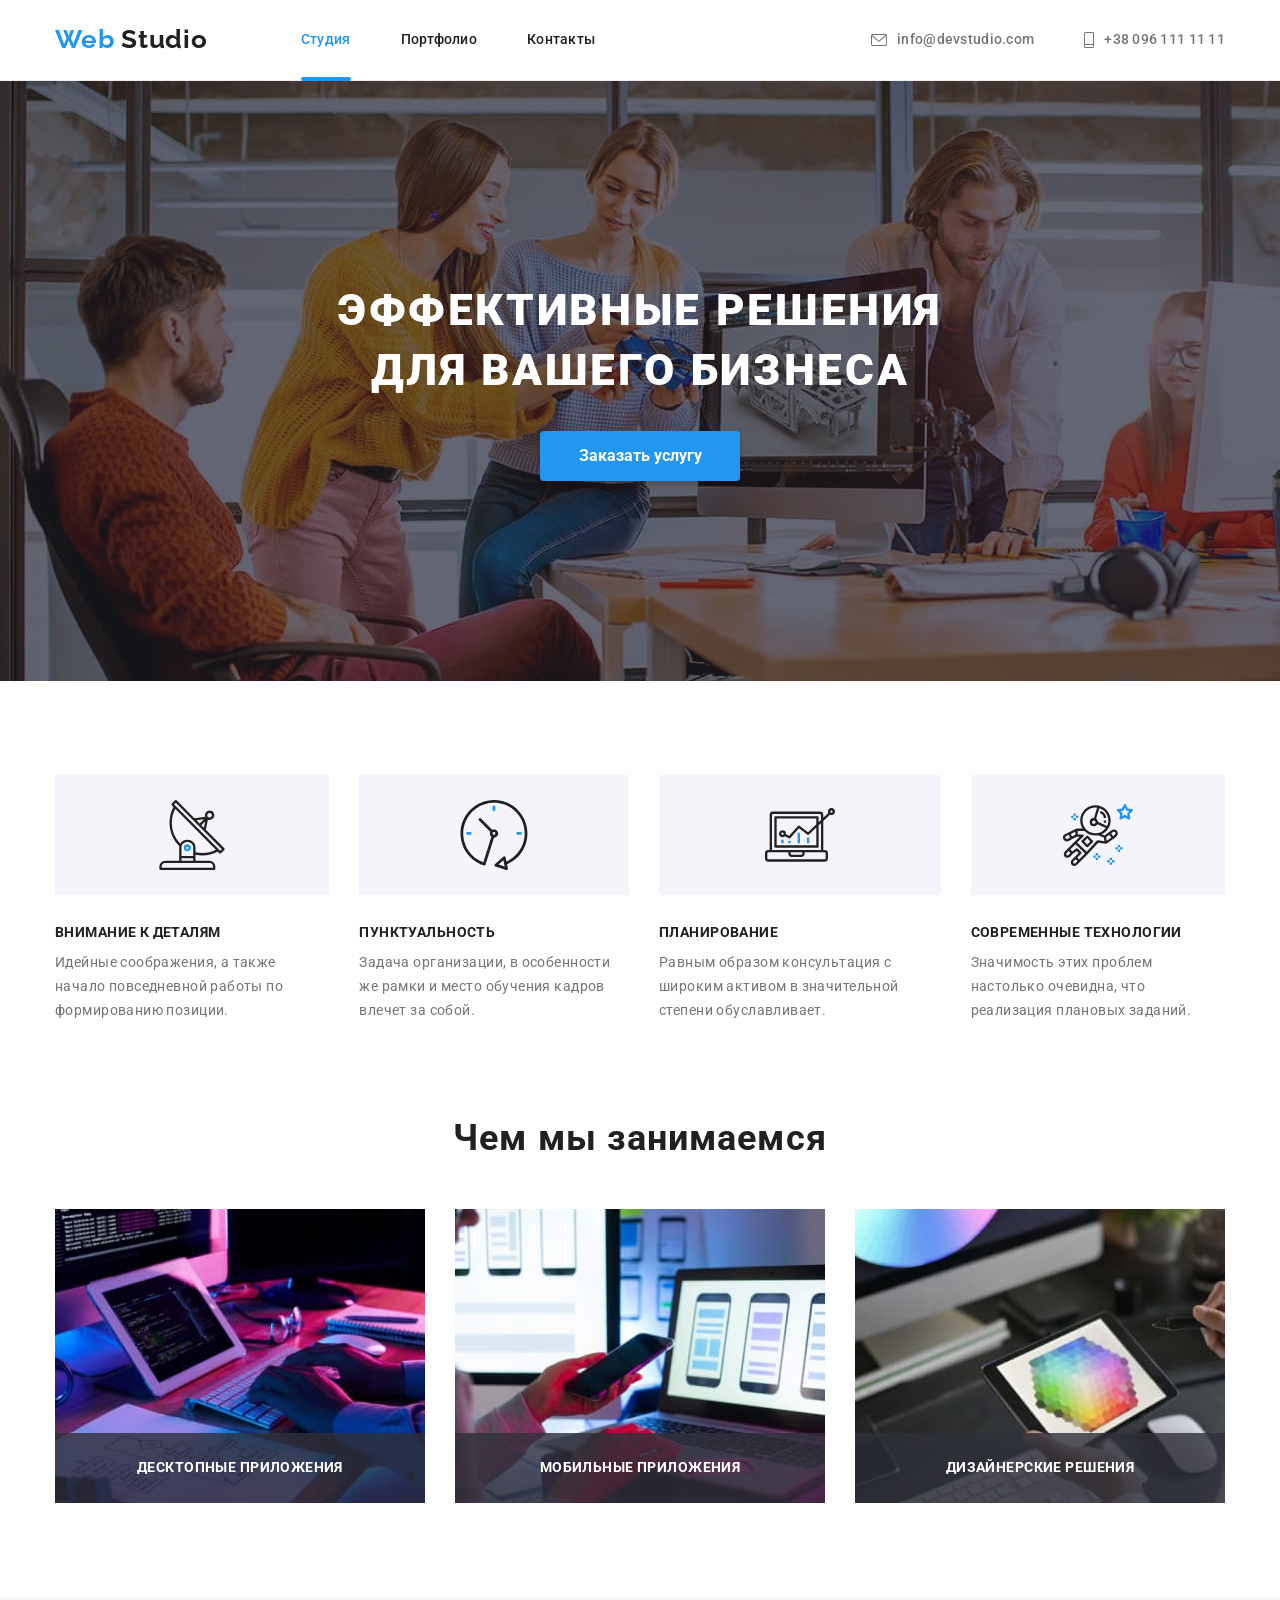
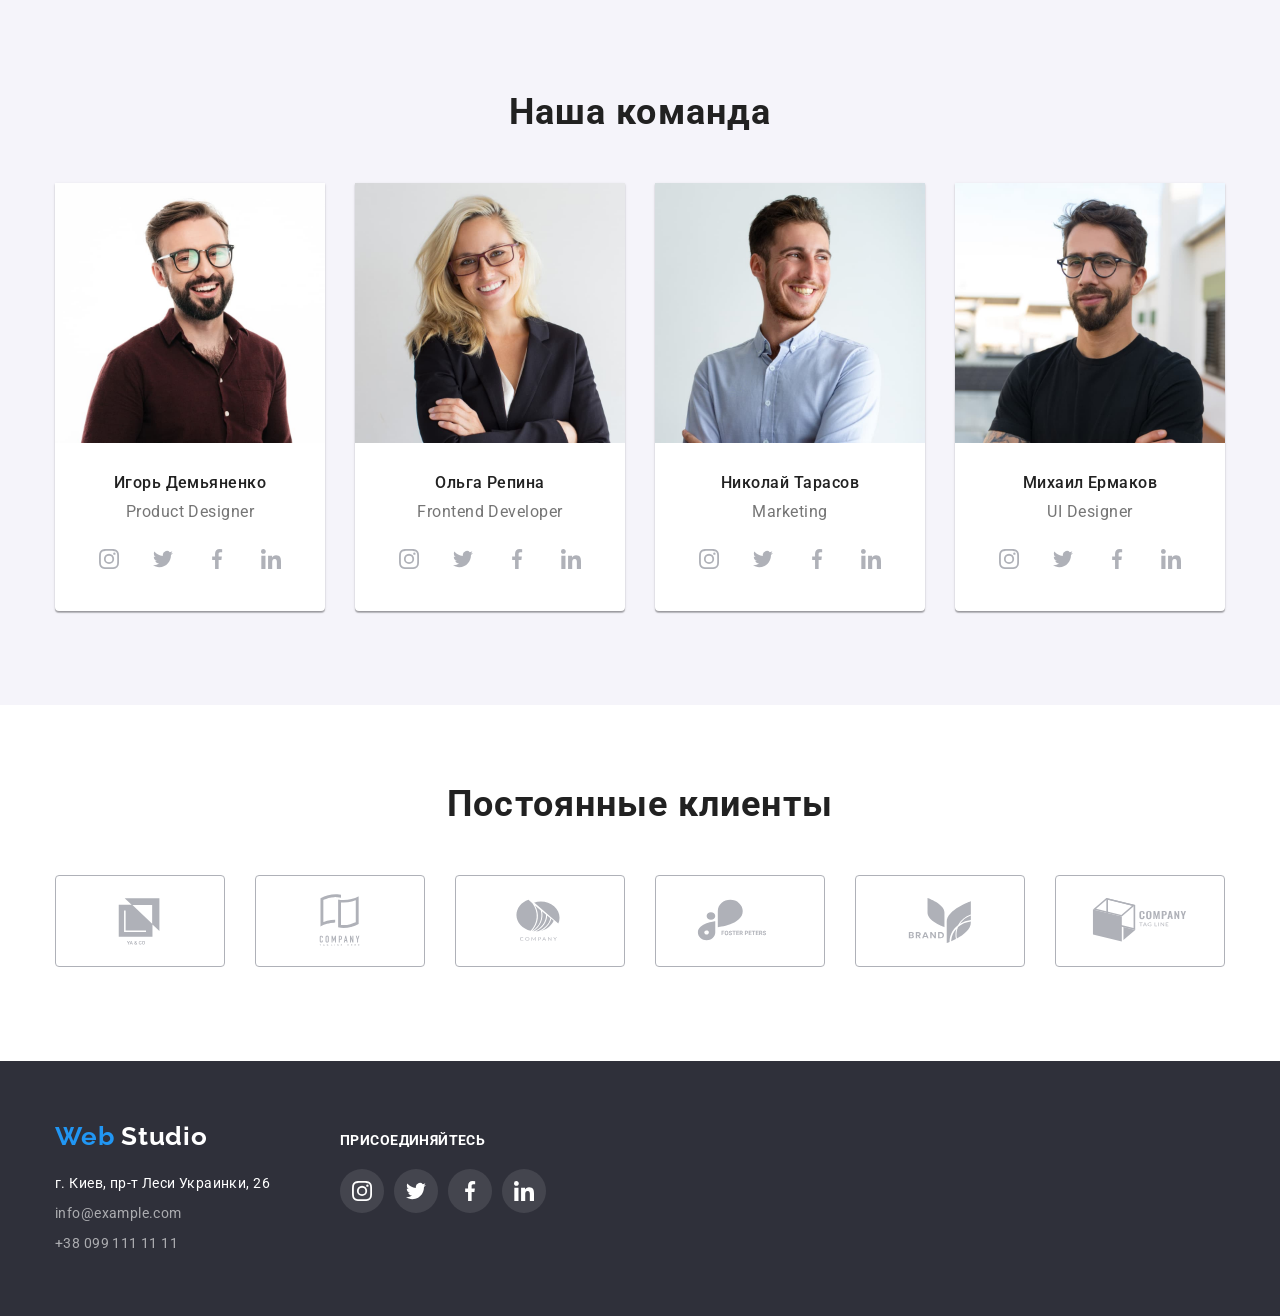
==== index.html @ 1dc778f2 "копирует папки и файлы с предыдущей работы" ====
<!DOCTYPE html>
<html lang="ru">
  <head>
    <meta charset="UTF-8" />
    <meta http-equiv="X-UA-Compatible" content="IE=edge" />
    <meta name="viewport" content="width=device-width, initial-scale=1.0" />
    <title>Document</title>
    <link
      href="https://fonts.googleapis.com/css2?family=Raleway:wght@700&family=Roboto:wght@400;500;700;900&display=swap"
      rel="stylesheet"
    />
    <link
      rel="stylesheet"
      href="https://cdnjs.cloudflare.com/ajax/libs/modern-normalize/1.1.0/modern-normalize.min.css"
      integrity="sha512-wpPYUAdjBVSE4KJnH1VR1HeZfpl1ub8YT/NKx4PuQ5NmX2tKuGu6U/JRp5y+Y8XG2tV+wKQpNHVUX03MfMFn9Q=="
      crossorigin="anonymous"
      referrerpolicy="no-referrer"
    />
    <link rel="stylesheet" href="./css/styles.css" />
  </head>
  <body>
    <!-- ======Шапка страницы====== -->
    <header class="header">
      <div class="container">
        <nav class="header-nav">
          <a class="logo link" href="./index.html"
            ><span class="accent">Web</span>&nbsp;Studio</a
          >
          <ul class="site-nav font-nav list">
            <li class="item">
              <a class="link-action link" href="./index.html">Студия</a>
            </li>
            <li class="item">
              <a class="link-hover link" href="./portfolio.html">Портфолио</a>
            </li>
            <li class="item">
              <a class="link-hover link" href="">Контакты</a>
            </li>
          </ul>
        </nav>

        <ul class="contact-list font-nav list">
          <li class="contact-item">
            <a class="contact-link link" href="mailto:info@devstudio.com">
              <svg class="contact-icon" width="16" height="12">
                <use href="./images/icons.svg#icon-envelope"></use>
              </svg>
              info@devstudio.com</a
            >
          </li>
          <li class="contact-item">
            <a class="contact-link link" href="tel:+380961111111">
              <svg class="contact-icon" width="10" height="16">
                <use href="./images/icons.svg#icon-mobile-phone"></use>
              </svg>
              +38 096 111 11 11</a
            >
          </li>
        </ul>
      </div>
    </header>
    <!-- =====Уникальный контент страницы===== -->
    <main>
      <!--Наш герой-->
      <section class="hero">
        <div class="hero-container container">
          <h1 class="hero-title">
            Эффективные решения<br />
            для вашего бизнеса
          </h1>
          <button class="hero-button button" type="button" data-modal-open>
            Заказать услугу
          </button>
          <div class="backdrop is-hidden" data-modal>
            <div class="modal">
              <button class="button" data-modal-close>
                <svg width="18" height="18">
                  <use href="./images/icons.svg#icon-close"></use>
                </svg>
              </button>
            </div>
          </div>
        </div>
      </section>
      <!--Преимущества компании-->
      <section class="advant section">
        <div class="container">
          <ul class="list">
            <li class="item">
              <div class="advant-iconbox">
                <svg width="70" height="70">
                  <use href="./images/icons.svg#icon-antenna"></use>
                </svg>
              </div>
              <h3 class="advant-title">Внимание к деталям</h3>
              <p class="advant-text">
                Идейные соображения, а также начало повседневной работы по
                формированию позиции.
              </p>
            </li>

            <li class="item">
              <div class="advant-iconbox">
                <svg width="70" height="70">
                  <use href="./images/icons.svg#icon-clock"></use>
                </svg>
              </div>
              <h3 class="advant-title">Пунктуальность</h3>
              <p class="advant-text">
                Задача организации, в особенности же рамки и место обучения
                кадров влечет за собой.
              </p>
            </li>

            <li class="item">
              <div class="advant-iconbox">
                <svg width="70" height="70">
                  <use href="./images/icons.svg#icon-diagram"></use>
                </svg>
              </div>
              <h3 class="advant-title">Планирование</h3>
              <p class="advant-text">
                Равным образом консультация с широким активом в значительной
                степени обуславливает.
              </p>
            </li>

            <li class="item">
              <div class="advant-iconbox">
                <svg width="70" height="70">
                  <use href="./images/icons.svg#icon-astronaut"></use>
                </svg>
              </div>
              <h3 class="advant-title">Современные технологии</h3>
              <p class="advant-text">
                Значимость этих проблем настолько очевидна, что реализация
                плановых заданий.
              </p>
            </li>
          </ul>
        </div>
      </section>
      <!--Чем мы занимаемся-->
      <section class="directions section">
        <div class="container">
          <h2 class="directions-title">Чем мы занимаемся</h2>
          <ul class="list">
            <li class="item">
              <a class="link" href="">
                <img
                  class="item-img"
                  src="./images/laptop.jpg"
                  alt="laptop"
                  width="370"
                  height="294"
                />
                <div class="direction-box">
                  <p class="direction-text">Десктопные приложения</p>
                </div>
              </a>
            </li>

            <li class="item">
              <a class="link" href="">
                <img
                  class="item-img"
                  src="./images/phone.jpg"
                  alt="phone"
                  width="370"
                  height="294"
                />
                <div class="direction-box">
                  <p class="direction-text">Мобильные приложения</p>
                </div>
              </a>
            </li>

            <li class="item">
              <a class="link" href="">
                <img
                  class="item-img"
                  src="./images/tablet.jpg"
                  alt="tablet"
                  width="370"
                  height="294"
                />
                <div class="direction-box">
                  <p class="direction-text">Дизайнерские решения</p>
                </div>
              </a>
            </li>
          </ul>
        </div>
      </section>
      <!--Наша команда-->
      <section class="our-team section">
        <div class="container">
          <h2 class="title">Наша команда</h2>
          <ul class="ourteam-list list">
            <li class="ourteam-item item">
              <img
                class="item-img"
                src="./images/member1.jpg"
                alt="member1"
                width="270"
                height="260"
              />
              <h3 class="name">Игорь Демьяненко</h3>
              <p class="profession">Product Designer</p>
              <!-- Ссылки на социальные сети -->
              <ul class="ourteam-links list">
                <li class="sociallink item">
                  <a href="" class="link">
                    <svg width="20" height="20">
                      <use href="./images/icons.svg#icon-instagram"></use>
                    </svg>
                  </a>
                </li>
                <li class="sociallink item">
                  <a href="" class="link">
                    <svg width="20" height="20">
                      <use href="./images/icons.svg#icon-twitter"></use>
                    </svg>
                  </a>
                </li>
                <li class="sociallink item">
                  <a href="" class="link">
                    <svg width="20" height="20">
                      <use href="./images/icons.svg#icon-facebook"></use>
                    </svg>
                  </a>
                </li>
                <li class="sociallink item">
                  <a href="" class="link">
                    <svg width="20" height="20">
                      <use href="./images/icons.svg#icon-linkedin"></use>
                    </svg>
                  </a>
                </li>
              </ul>
            </li>

            <li class="ourteam-item item">
              <img
                class="item-img"
                src="./images/member2.jpg"
                alt="member2"
                width="270"
                height="260"
              />
              <h3 class="name">Ольга Репина</h3>
              <p class="profession">Frontend Developer</p>
              <!-- Ссылки на социальные сети -->
              <ul class="ourteam-links list">
                <li class="sociallink item">
                  <a href="" class="link">
                    <svg width="20" height="20">
                      <use href="./images/icons.svg#icon-instagram"></use>
                    </svg>
                  </a>
                </li>
                <li class="sociallink item">
                  <a href="" class="link">
                    <svg width="20" height="20">
                      <use href="./images/icons.svg#icon-twitter"></use>
                    </svg>
                  </a>
                </li>
                <li class="sociallink item">
                  <a href="" class="link">
                    <svg width="20" height="20">
                      <use href="./images/icons.svg#icon-facebook"></use>
                    </svg>
                  </a>
                </li>
                <li class="sociallink item">
                  <a href="" class="link">
                    <svg width="20" height="20">
                      <use href="./images/icons.svg#icon-linkedin"></use>
                    </svg>
                  </a>
                </li>
              </ul>
            </li>

            <li class="ourteam-item item">
              <img
                class="item-img"
                src="./images/member3.jpg"
                alt="member3"
                width="270"
                height="260"
              />
              <h3 class="name">Николай Тарасов</h3>
              <p class="profession">Marketing</p>
              <!-- Ссылки на социальные сети -->
              <ul class="ourteam-links list">
                <li class="sociallink item">
                  <a href="" class="link">
                    <svg width="20" height="20">
                      <use href="./images/icons.svg#icon-instagram"></use>
                    </svg>
                  </a>
                </li>
                <li class="sociallink item">
                  <a href="" class="link">
                    <svg width="20" height="20">
                      <use href="./images/icons.svg#icon-twitter"></use>
                    </svg>
                  </a>
                </li>
                <li class="sociallink item">
                  <a href="" class="link">
                    <svg width="20" height="20">
                      <use href="./images/icons.svg#icon-facebook"></use>
                    </svg>
                  </a>
                </li>
                <li class="sociallink item">
                  <a href="" class="link">
                    <svg width="20" height="20">
                      <use href="./images/icons.svg#icon-linkedin"></use>
                    </svg>
                  </a>
                </li>
              </ul>
            </li>

            <li class="ourteam-item item">
              <img
                class="item-img"
                src="./images/member4.jpg"
                alt="member4"
                width="270"
                height="260"
              />
              <h3 class="name">Михаил Ермаков</h3>
              <p class="profession">UI Designer</p>
              <!-- Ссылки на социальные сети -->
              <ul class="ourteam-links list">
                <li class="sociallink item">
                  <a href="" class="link">
                    <svg width="20" height="20">
                      <use href="./images/icons.svg#icon-instagram"></use>
                    </svg>
                  </a>
                </li>
                <li class="sociallink item">
                  <a href="" class="link">
                    <svg width="20" height="20">
                      <use href="./images/icons.svg#icon-twitter"></use>
                    </svg>
                  </a>
                </li>
                <li class="sociallink item">
                  <a href="" class="link">
                    <svg width="20" height="20">
                      <use href="./images/icons.svg#icon-facebook"></use>
                    </svg>
                  </a>
                </li>
                <li class="sociallink item">
                  <a href="" class="link">
                    <svg width="20" height="20">
                      <use href="./images/icons.svg#icon-linkedin"></use>
                    </svg>
                  </a>
                </li>
              </ul>
            </li>
          </ul>
        </div>
      </section>
      <!--Постоянные клиенты-->
      <section class="reg-custom section">
        <div class="container">
          <h2 class="regcustom-title">Постоянные клиенты</h2>
          <ul class="regcustom-list list">
            <li class="regcustom-item">
              <a href="" class="regcustom-link">
                <svg width="106" height="60">
                  <use href="./images/icons.svg#icon-logo-yaco"></use>
                </svg>
              </a>
            </li>
            <li class="regcustom-item">
              <a href="" class="regcustom-link">
                <svg width="106" height="60">
                  <use href="./images/icons.svg#icon-logo-company1"></use>
                </svg>
              </a>
            </li>
            <li class="regcustom-item">
              <a href="" class="regcustom-link">
                <svg width="106" height="60">
                  <use href="./images/icons.svg#icon-logo-company2"></use>
                </svg>
              </a>
            </li>
            <li class="regcustom-item">
              <a href="" class="regcustom-link">
                <svg width="106" height="60">
                  <use href="./images/icons.svg#icon-logo-foster-peters"></use>
                </svg>
              </a>
            </li>
            <li class="regcustom-item">
              <a href="" class="regcustom-link">
                <svg width="106" height="60">
                  <use href="./images/icons.svg#icon-logo-brand"></use>
                </svg>
              </a>
            </li>
            <li class="regcustom-item">
              <a href="" class="regcustom-link">
                <svg width="106" height="60">
                  <use href="./images/icons.svg#icon-logo-company3"></use>
                </svg>
              </a>
            </li>
          </ul>
        </div>
      </section>
    </main>
    <!-- =======Подвал страницы======= -->
    <footer class="footer">
      <div class="container">
        <div class="address-box">
          <a class="logo link" href="./index.html"
            ><span class="accent">Web</span>&nbsp;Studio</a
          >
          <address class="city-street">г. Киев, пр-т Леси Украинки, 26</address>
          <address class="footer-contacts">
            <a class="footer-mail link" href="mailto:info@example.com"
              >info@example.com</a
            ><br />
            <a class="footer-tel link" href="tel:+380991111111"
              >+38 099 111 11 11</a
            >
          </address>
        </div>
        <div class="joinus">
          <h2 class="joinus-title" title="join-us">присоединяйтесь</h2>
          <ul class="list">
            <li class="item">
              <a class="link-instagram link" href="" aria-label="instagram">
                <svg class="icon-instagram" width="20" height="20">
                  <use href="./images/icons.svg#icon-instagram"></use>
                </svg>
              </a>
            </li>

            <li class="item">
              <a class="link-twitter link" href="" aria-label="twitter">
                <svg class="icon-instagram" width="20" height="20">
                  <use href="./images/icons.svg#icon-twitter"></use>
                </svg>
              </a>
            </li>

            <li class="item">
              <a class="link-facebook link" href="" aria-label="facebook">
                <svg class="icon-instagram" width="20" height="20">
                  <use href="./images/icons.svg#icon-facebook"></use>
                </svg>
              </a>
            </li>

            <li class="item">
              <a class="link-linkedin link" href="" aria-label="linkedin">
                <svg class="icon-instagram" width="20" height="20">
                  <use href="./images/icons.svg#icon-linkedin"></use>
                </svg>
              </a>
            </li>
          </ul>
        </div>
      </div>
    </footer>

    <script src="./js/modal.js"></script>
  </body>
</html>
---- css/styles.css ----
html {
  box-sizing: border-box;
}

*,
*::before,
*::after {
  box-sizing: inherit;
}

:root {
  --primary-text-color: #212121;
  --secondary-text-color: #757575;
  --accent-color: #2196f3;
  --primery-white-color: #fff;
  --primery-black-color: #2f303a;
  --secondary-bgc: #f5f4fa;
  --icon-bgc: #afb1b8;
  --our-timing-effect: cubic-bezier(0.4, 0, 0.2, 1);
}

body {
  margin: 0;
  font-family: roboto, sans-serif;
  color: var(--primary-text-color);
  background-color: var(--primery-white-color);
}

/* Секция */
.section {
  padding-top: 94px;
  padding-bottom: 94px;
}

/* Контейнер */
.container {
  margin-right: auto;
  margin-left: auto;
  padding-right: 15px;
  padding-left: 15px;
  width: 1200px;
}

/* Общие стили для кнопок */
.button {
  margin: 0;
  padding: 0;
  border: 1px solid transparent;
}

/* Убираем стили у списков и ссылок */
.list {
  padding: 0;
  margin: 0;
  list-style: none;
}

.link {
  text-decoration: none;
}

/* Одинаковые стили для нашего логотипа */
.logo {
  font-family: raleway, sans-serif;
  font-weight: 700;
  font-size: 26px;
  line-height: 1.2;
  letter-spacing: 0.03em;
}

/* одинаковые стили для текста в шапке */
.font-nav {
  font-weight: 500;
  font-size: 14px;
  line-height: 1.14;
  letter-spacing: 0.02em;
}

/* Убираем лишнее 4рх у картинок */
.item-img {
  display: block;
}

/* Одинаковые стили для акцентов */
.accent {
  color: var(--accent-color);
}

/* ==================Стили для страницы Студия================== */
/* ================Шапка страницы============== */
.header {
  background-color: var(--primery-white-color);
  border-bottom: 1px solid #ececec;
}

.header .container {
  display: flex;
  align-items: center;
}

.header-nav {
  display: flex;
  align-items: center;
}

/* logo */
.header .logo {
  margin-right: 93px;
  color: var(--primary-text-color);
}

/* Главная навигация */
.header .site-nav {
  display: flex;
}

.site-nav > .item {
  position: relative;
}

.site-nav .item:not(:last-child) {
  margin-right: 50px;
}

.site-nav .link {
  display: block;
  padding-top: 32px;
  padding-bottom: 32px;

  color: var(--primary-text-color);

  transition: color 200ms var(--our-timing-effect);
}

.site-nav .link:hover,
.site-nav .link:focus {
  color: var(--accent-color);
}

.site-nav .link-action {
  color: var(--accent-color);
}

.site-nav .link-action::after {
  content: "";
  position: absolute;
  bottom: -1px;
  display: block;
  width: 100%;
  height: 4px;

  border-radius: 2px;
  background-color: var(--accent-color);
}

.site-nav .link-hover::after {
  content: "";
  position: absolute;
  bottom: -1px;
  display: block;
  width: 100%;
  height: 4px;

  border-radius: 2px;
  background-color: var(--accent-color);

  transform: scaleX(0);
  transition: transform 250ms var(--our-timing-effect);
}

.site-nav .link-hover:hover::after {
  transform: scaleX(1);
}

/* Наши контакты */
.header .site-contact {
  display: flex;
  margin-left: auto;
}

.contact-list {
  display: flex;
  margin-left: auto;
  color: var(--secondary-text-color);
  fill: var(--secondary-text-color);
}

.contact-item {
  display: flex;
  align-items: center;
}

.contact-item:not(:last-child) {
  margin-right: 50px;
}

.contact-link {
  display: flex;
  align-items: center;

  color: var(--secondary-text-color);

  transition: color 250ms var(--our-timing-effect),
    fill 250ms var(--our-timing-effect);
}

.contact-link:hover,
.contact-link:focus {
  color: var(--accent-color);
  fill: var(--accent-color);
}

.contact-icon {
  margin-right: 10px;
}

/* ============Уникальный контент стрыницы=========== */
/* ====Наш герой ==== */
.hero {
  padding-top: 200px;
  padding-bottom: 200px;
  margin-left: auto;
  margin-right: auto;
  height: 600px;
  max-width: 1600px;

  background-image: linear-gradient(
      to right,
      rgba(47, 48, 58, 0.4),
      rgba(47, 48, 58, 0.4)
    ),
    url(../images/hero-bg.jpg);
  background-color: #c4c4c4;
}

.hero-container {
  text-align: center;
}

.hero-title {
  margin: 0 0 30px;

  font-weight: 900;
  font-size: 44px;
  line-height: 1.36;
  letter-spacing: 0.06em;
  text-transform: uppercase;
  color: var(--primery-white-color);
}

.hero-button {
  min-width: 200px;
  height: 50px;

  font-family: roboto, sans-serif;
  font-weight: 700;
  font-size: 16px;
  line-height: 1.75;
  color: var(--primery-white-color);

  background-color: var(--accent-color);
  box-shadow: 0 4px 4px rgba(0, 0, 0, 0.15);
  border-radius: 4px;

  cursor: pointer;
}

.backdrop.is-hidden {
  visibility: hidden;
  opacity: 0;
  pointer-events: none;
}

.backdrop {
  position: fixed;
  left: 0;
  top: 0;
  z-index: 999;
  width: 100%;
  height: 100%;

  background-color: rgba(0, 0, 0, 0.1);

  transition: opacity 250ms var(--our-timing-effect),
    visibility 250ms var(--our-timing-effect);
}

.backdrop.is-hidden .modal {
  transform: translate(-50%, -50%) scale(0.7);
}

.modal {
  position: relative;
  top: 50%;
  left: 50%;
  width: 528px;
  height: 581px;

  background-color: var(--primery-white-color);
  border-radius: 4px;

  transform: translate(-50%, -50%) scale(1);
  transition: transform 250ms var(--our-timing-effect);
}

.backdrop .button {
  display: flex;
  align-items: center;
  justify-content: center;
  width: 30px;
  height: 30px;
  margin-left: auto;

  background-color: var(--primery-white-color);
  border: 1px solid rgba(0, 0, 0, 0.1);
  border-radius: 50%;

  cursor: pointer;
}

/* ==== Преимущества компании ==== */
.advant .list {
  display: flex;
}

.advant .item {
  width: calc((100%-3 * 30) / 4);
}

.advant .item:not(:last-child) {
  margin-right: 30px;
}

.advant-iconbox {
  display: flex;
  align-items: center;
  justify-content: center;
  margin-bottom: 30px;
  height: 120px;

  background-color: var(--secondary-bgc);
}

.advant-title {
  margin-top: 0;
  margin-bottom: 10px;

  font-weight: 700;
  font-size: 14px;
  line-height: 1.14;
  letter-spacing: 0.03em;
  text-transform: uppercase;
}

.advant-text {
  margin: 0;

  font-size: 14px;
  line-height: 1.71;
  letter-spacing: 0.03em;
  color: var(--secondary-text-color);
}

/* =====Чем мы занимаемся ==== */
.directions.section {
  padding-top: 0;
}

.directions-title {
  margin-top: 0;
  margin-bottom: 50px;

  font-weight: 700;
  font-size: 36px;
  line-height: 1.17;
  letter-spacing: 0.03em;
  text-align: center;
}

.directions .list {
  display: flex;
  justify-content: center;
}

.directions .item {
  position: relative;
}

.directions .item:not(:last-child) {
  margin-right: 30px;
}

.direction-box {
  position: absolute;
  display: flex;
  justify-content: center;
  align-items: center;
  height: 70px;
  width: 100%;

  background-color: rgba(47, 48, 58, 0.8);

  transform: translateY(-100%);
}

.direction-text {
  margin: 0;

  font-weight: 700;
  font-size: 14px;
  line-height: 1.14;
  letter-spacing: 0.03em;
  text-transform: uppercase;
  color: var(--primery-white-color);
}

/* ===== Наша команда==== */
.our-team {
  background-color: var(--secondary-bgc);
}

.our-team .title {
  margin-top: 0;
  margin-bottom: 50px;

  font-weight: 700;
  font-size: 36px;
  line-height: 1.17;
  letter-spacing: 0.03em;
  text-align: center;
}

.ourteam-list {
  display: flex;
  justify-content: center;
}

.ourteam-item {
  padding-bottom: 30px;
  width: 270px;

  text-align: center;

  background-color: var(--primery-white-color);
  box-shadow: 0px 1px 3px rgba(0, 0, 0, 0.12), 0px 1px 1px rgba(0, 0, 0, 0.14),
    0px 2px 1px rgba(0, 0, 0, 0.2);
  border-radius: 0 0 4px 4px;
}

.ourteam-item:not(:last-child) {
  margin-right: 30px;
}

.ourteam-item .item-img {
  margin-bottom: 30px;
}

.ourteam-item .name {
  margin-top: 0;
  margin-bottom: 10px;

  font-weight: 500;
  font-size: 16px;
  line-height: 1.19;
  letter-spacing: 0.03em;
}

.ourteam-item .profession {
  margin: 0 0 16px;

  font-size: 16px;
  line-height: 1.19;
  letter-spacing: 0.03em;
  color: var(--secondary-text-color);
}

.ourteam-item .ourteam-links {
  display: flex;
  justify-content: center;
}

.ourteam-links > .sociallink:not(:nth-child(4n)) {
  margin-right: 10px;
}

.ourteam-links .link {
  display: flex;
  align-items: center;
  justify-content: center;
  width: 44px;
  height: 44px;

  fill: var(--icon-bgc);

  border-radius: 50%;

  transition: fill 250ms var(--our-timing-effect),
    background-color 250ms var(--our-timing-effect);
}

.ourteam-links .link:hover,
.ourteam-links .link:focus {
  fill: var(--primery-white-color);
  background-color: var(--accent-color);
}

/* ====Постоянные клиенты==== */
.reg-custom {
  padding-top: 78px;
}
.regcustom-title {
  margin-top: 0;
  margin-bottom: 50px;

  font-weight: 700;
  font-size: 36px;
  line-height: 1.17;
  letter-spacing: 0.03em;
  text-align: center;
}

.regcustom-list {
  display: flex;
  justify-content: center;
}

.regcustom-item:not(:nth-child(6n)) {
  margin-right: 30px;
}

.regcustom-link {
  display: flex;
  justify-content: center;
  align-items: center;
  width: 170px;
  height: 92px;

  fill: var(--icon-bgc);

  border: 1px solid var(--icon-bgc);
  border-radius: 4px;

  transition: fill 250ms var(--our-timing-effect),
    border 250ms var(--our-timing-effect);
}

.regcustom-link:hover,
.regcustom-link:focus {
  fill: var(--accent-color);
  border: 1px solid var(--accent-color);
}

/* ================Подвал страницы================ */
.footer {
  padding-top: 60px;
  padding-bottom: 60px;

  background-color: var(--primery-black-color);
}

.footer .container {
  display: flex;
}

.address-box {
  margin-right: 70px;
}

/* logo */
.footer .logo {
  display: inline-block;
  margin-bottom: 20px;

  color: var(--primery-white-color);
}

/* Адрес города и улицы */
.city-street {
  margin-bottom: 6px;

  font-style: normal;
  font-size: 14px;
  line-height: 1.7;
  letter-spacing: 0.03em;
  color: var(--primery-white-color);
}

.footer-contacts {
  margin: 0;
}

/* Наши контакты в подвале страницы */
.footer-contacts .link {
  display: inline-block;

  font-style: normal;
  font-size: 14px;
  line-height: 1.7;
  letter-spacing: 0.03em;
  color: rgba(255, 255, 255, 0.6);

  transition: color 250ms var(--our-timing-effect);
}

.footer-contacts .link:hover,
.footer-contacts .link:focus {
  color: var(--accent-color);
}

.footer-mail {
  margin-bottom: 6px;
}

/* Присоединяйтесь */
.joinus {
  max-width: 206px;
  margin-top: 12px;
}

.joinus-title {
  margin: 0 0 20px;

  font-weight: 700;
  font-size: 14px;
  line-height: 1.14;
  letter-spacing: 0.03em;
  text-transform: uppercase;
  color: var(--primery-white-color);
}

.joinus > .list {
  display: flex;
  flex-wrap: wrap;
}

.joinus .item:not(:nth-child(4n + 4)) {
  margin-right: 10px;
}

.joinus .item:not(:nth-child(-n + 4)) {
  margin-top: 10px;
}

.joinus .link {
  display: flex;
  align-items: center;
  justify-content: center;
  width: 44px;
  height: 44px;

  fill: var(--primery-white-color);

  background-color: rgba(255, 255, 255, 0.1);
  border-radius: 50%;

  transition: background-color 250ms var(--our-timing-effect);
}

.joinus .link:hover,
.joinus .link:focus {
  background-color: var(--accent-color);
}

/* ===================Стили для страницы Портфолио=============== */
/* Навигация продуктов */
.products-title {
  margin: 0;
}

.nav-list {
  display: flex;
  justify-content: center;
  margin-bottom: 50px;
}

.products .nav-item:not(:last-child) {
  margin-right: 8px;
}

.nav-item .button {
  padding: 6px 22px;

  font-family: roboto, sans-serif;
  font-weight: 500;
  font-size: 16px;
  line-height: 1.63;
  letter-spacing: 0.03em;
  color: var(--primary-text-color);

  background-color: #f5f4fa;
  border-radius: 4px;

  transition: background-color 250ms var(--our-timing-effect),
    color 250ms var(--our-timing-effect),
    box-shadow 250ms var(--our-timing-effect);

  cursor: pointer;
}

.nav-item .button:hover,
.nav-item .button:focus {
  color: var(--primery-white-color);
  background-color: var(--accent-color);
  box-shadow: 0px 3px 1px rgba(0, 0, 0, 0.1), 0px 1px 2px rgba(0, 0, 0, 0.08),
    0px 2px 2px rgba(0, 0, 0, 0.12);
}

/* Продукты компании */
.products-list {
  display: flex;
  flex-wrap: wrap;
  margin-left: -30px;
  margin-top: -30px;
}

.products-item {
  flex-basis: calc(100% / 3 - 30px);
  max-width: 100%;
  margin-left: 30px;
  margin-top: 30px;
}

.item-content {
  transition: box-shadow 250ms var(--our-timing-effect);
}

.item-content:hover {
  box-shadow: 0px 1px 1px rgba(0, 0, 0, 0.12), 0px 4px 4px rgba(0, 0, 0, 0.06),
    1px 4px 6px rgba(0, 0, 0, 0.16);
}

.wrapper-effect {
  position: relative;
  overflow: hidden;
}

.box-effect {
  position: absolute;
  top: 100%;
  width: 100%;
  height: 100%;
  padding: 0 24px;
  display: inline-flex;
  align-items: center;

  background-color: rgba(33, 150, 243, 0.9);

  transition: transform 250ms var(--our-timing-effect);
}

.item-content:hover .box-effect {
  transform: translateY(-100%);
}

.box-text {
  margin: 0;

  font-size: 18px;
  line-height: 1.55;
  letter-spacing: 0.03em;
  color: var(--primery-white-color);
}

.img-description {
  padding: 20px 24px;

  border-right: 1px solid #eee;
  border-bottom: 1px solid #eee;
  border-left: 1px solid #eee;
}

.img-description .title {
  margin: 0;

  font-weight: 700;
  font-size: 18px;
  line-height: 2;
  letter-spacing: 0.06em;
}

.img-description .text {
  margin: 0;

  font-size: 16px;
  line-height: 1.88;
  letter-spacing: 0.03em;
  color: var(--secondary-text-color);
}
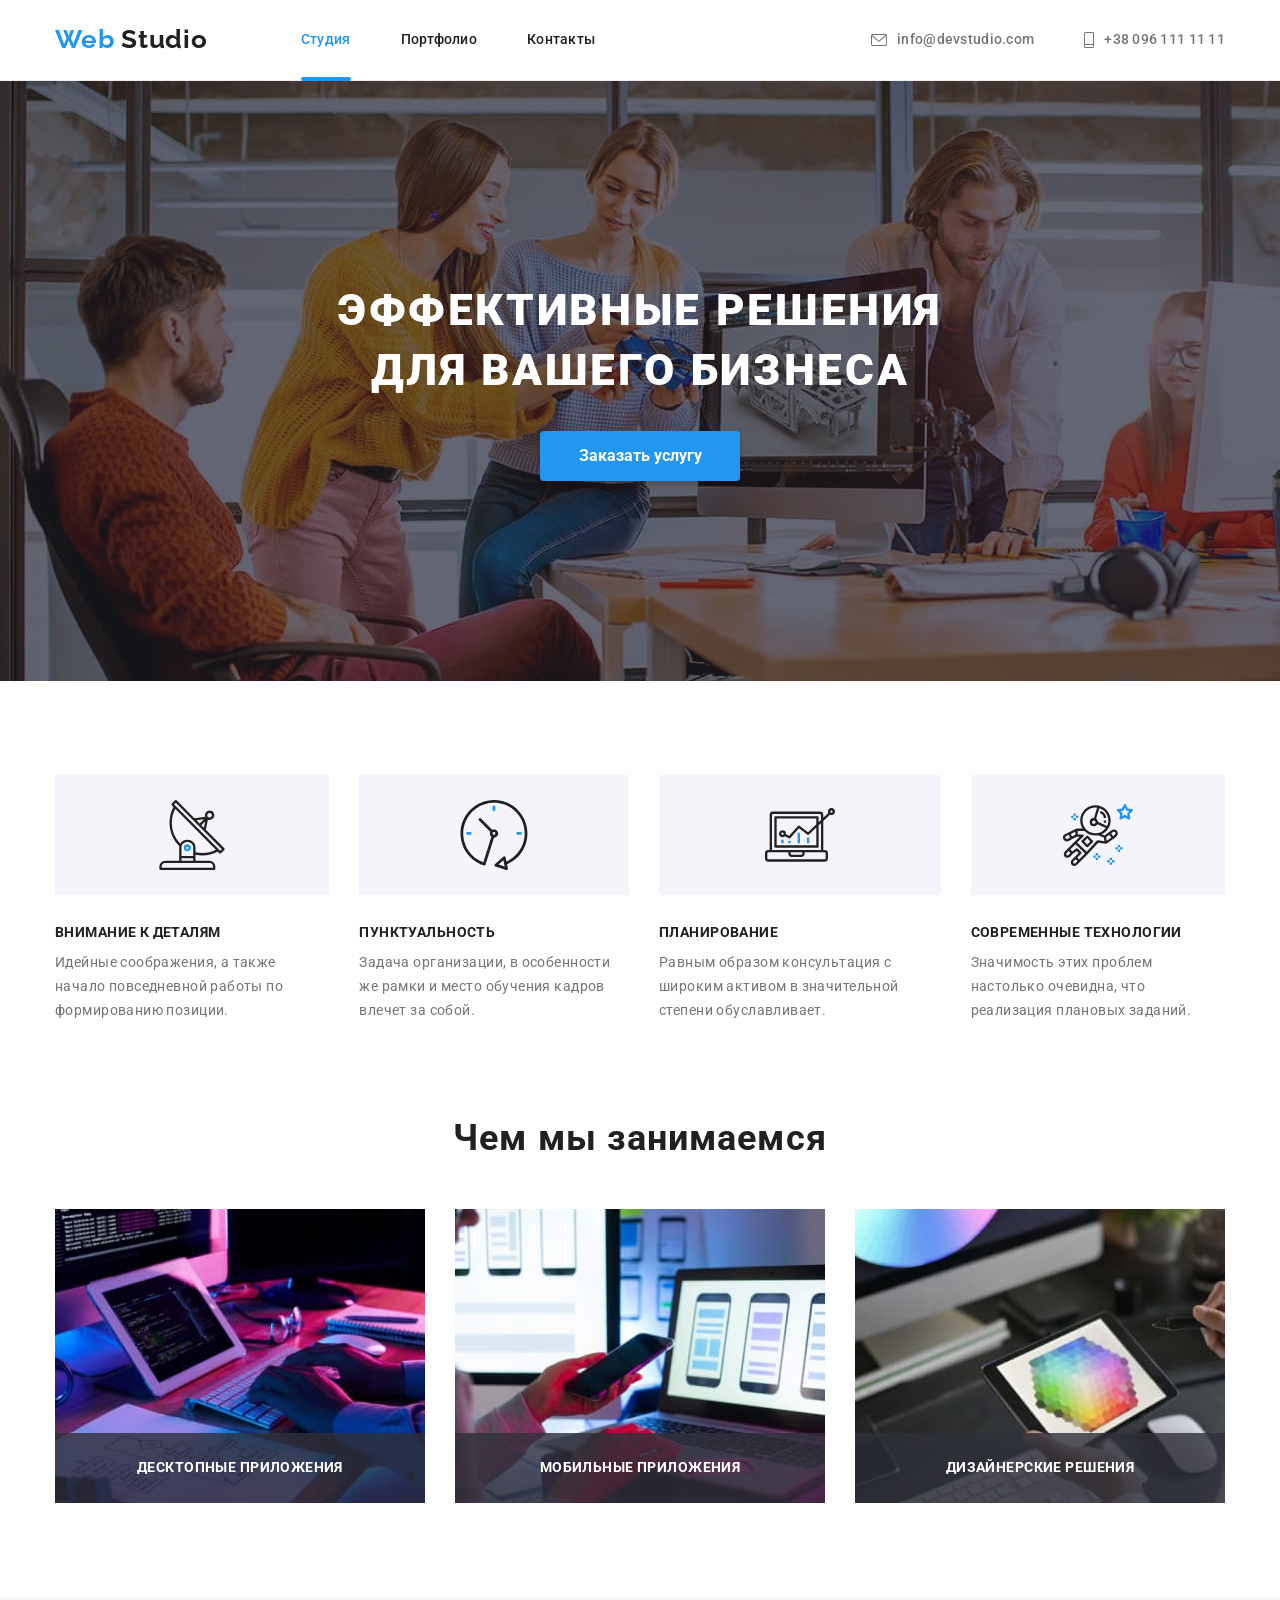
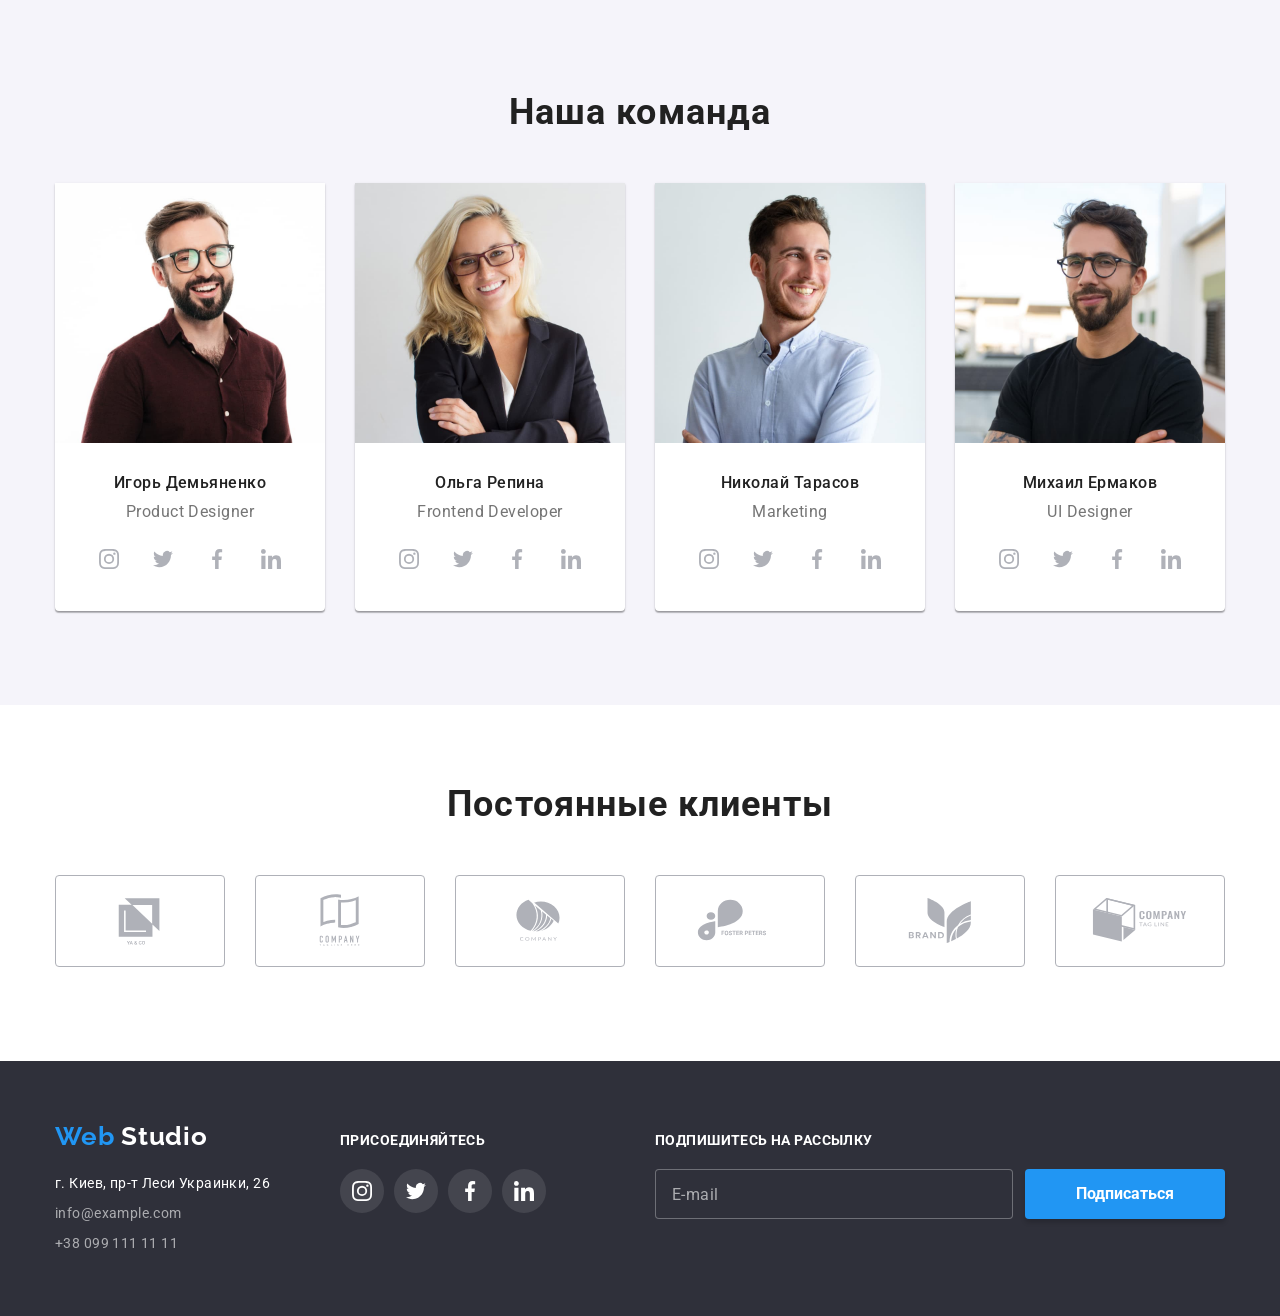
==== commit b48a0a0e: "Выполнил разметку элементов формы в модалке и футере" ====
--- a/index.html
+++ b/index.html
@@ -68,16 +68,52 @@
             Эффективные решения<br />
             для вашего бизнеса
           </h1>
-          <button class="hero-button button" type="button" data-modal-open>
+          <button class="button button-style" type="button" data-modal-open>
             Заказать услугу
           </button>
           <div class="backdrop is-hidden" data-modal>
             <div class="modal">
-              <button class="button" data-modal-close>
+              <button class="button button-close" data-modal-close>
                 <svg width="18" height="18">
                   <use href="./images/icons.svg#icon-close"></use>
                 </svg>
               </button>
+
+              <form class="hero-form">
+                <p class="form-title">
+                  Оставьте свои данные, мы вам перезвоним
+                </p>
+                <div class="form-field">
+                  <label for="name">Имя</label>
+                  <input type="text" name="name" id="name" />
+                </div>
+                <div class="form-field">
+                  <label for="tel">Телефон</label>
+                  <input type="tel" name="tel" id="tel" />
+                </div>
+                <div class="form-field">
+                  <label for="mail">Почта</label>
+                  <input type="email" name="mail" id="mail" />
+                </div>
+                <div class="form-field">
+                  <label for="coment">Комментарий</label>
+                  <textarea
+                    name="comment"
+                    id="coment"
+                    placeholder="Введите текст"
+                  ></textarea>
+                </div>
+                <div class="form-field checkbox">
+                  <input class="input-checkbox" type="checkbox" />
+                  <label class="label-checkbox"
+                    >Соглашаюсь с рассылкой и принимаю
+                    <a class="link-checkbox" href="">Условия договора</a>
+                  </label>
+                </div>
+                <button class="button button-style" type="submit">
+                  Отправить
+                </button>
+              </form>
             </div>
           </div>
         </div>
@@ -439,6 +475,7 @@
             >
           </address>
         </div>
+
         <div class="joinus">
           <h2 class="joinus-title" title="join-us">присоединяйтесь</h2>
           <ul class="list">
@@ -475,6 +512,18 @@
             </li>
           </ul>
         </div>
+
+        <div class="subscription">
+          <form class="subscription-form">
+            <p class="subscription-title">Подпишитесь на рассылку</p>
+            <div class="form-field">
+              <input type="email" name="mail" placeholder="E-mail" />
+              <button type="submit" class="button button-style">
+                Подписаться
+              </button>
+            </div>
+          </form>
+        </div>
       </div>
     </footer>
 
--- a/css/styles.css
+++ b/css/styles.css
@@ -48,6 +48,23 @@
   border: 1px solid transparent;
 }
 
+.button-style {
+  min-width: 200px;
+  height: 50px;
+
+  font-family: roboto, sans-serif;
+  font-weight: 700;
+  font-size: 16px;
+  line-height: 1.75;
+  color: var(--primery-white-color);
+
+  background-color: var(--accent-color);
+  box-shadow: 0 4px 4px rgba(0, 0, 0, 0.15);
+  border-radius: 4px;
+
+  cursor: pointer;
+}
+
 /* Убираем стили у списков и ссылок */
 .list {
   padding: 0;
@@ -84,6 +101,12 @@
 /* Одинаковые стили для акцентов */
 .accent {
   color: var(--accent-color);
+}
+
+/* textarea */
+textarea {
+  resize: none;
+  outline: none;
 }
 
 /* ==================Стили для страницы Студия================== */
@@ -248,23 +271,7 @@
   color: var(--primery-white-color);
 }
 
-.hero-button {
-  min-width: 200px;
-  height: 50px;
-
-  font-family: roboto, sans-serif;
-  font-weight: 700;
-  font-size: 16px;
-  line-height: 1.75;
-  color: var(--primery-white-color);
-
-  background-color: var(--accent-color);
-  box-shadow: 0 4px 4px rgba(0, 0, 0, 0.15);
-  border-radius: 4px;
-
-  cursor: pointer;
-}
-
+/* ===Модалка нашего героя=== */
 .backdrop.is-hidden {
   visibility: hidden;
   opacity: 0;
@@ -295,6 +302,7 @@
   left: 50%;
   width: 528px;
   height: 581px;
+  padding: 40px;
 
   background-color: var(--primery-white-color);
   border-radius: 4px;
@@ -303,19 +311,105 @@
   transition: transform 250ms var(--our-timing-effect);
 }
 
-.backdrop .button {
+.backdrop .button-close {
+  position: absolute;
+  top: 8px;
+  right: 8px;
   display: flex;
   align-items: center;
   justify-content: center;
   width: 30px;
   height: 30px;
-  margin-left: auto;
 
   background-color: var(--primery-white-color);
   border: 1px solid rgba(0, 0, 0, 0.1);
   border-radius: 50%;
 
   cursor: pointer;
+}
+
+.hero-form .form-title {
+  margin: 0 0 12px;
+  font-weight: 700;
+  font-size: 20px;
+  line-height: 1.15;
+  letter-spacing: 0.03em;
+}
+
+.hero-form .form-field {
+  display: flex;
+  flex-direction: column;
+  align-items: flex-start;
+}
+
+.hero-form input {
+  margin-bottom: 10px;
+  padding: 11px 12px;
+  width: 100%;
+  height: 40px;
+
+  border: 1px solid rgba(33, 33, 33, 0.2);
+  border-radius: 4px;
+
+  outline: none;
+}
+
+.hero-form input:focus {
+  border: 1px solid var(--accent-color);
+}
+
+.hero-form label {
+  margin-bottom: 4px;
+  font-size: 12px;
+  line-height: 1.17;
+  letter-spacing: 0.01em;
+  color: var(--secondary-text-color);
+}
+
+.hero-form textarea {
+  margin-bottom: 20px;
+  padding: 12px 16px;
+  height: 120px;
+  width: 100%;
+
+  border: 1px solid rgba(33, 33, 33, 0.2);
+  border-radius: 4px;
+}
+
+.hero-form textarea:focus {
+  border: 1px solid var(--accent-color);
+}
+
+.hero-form textarea::placeholder {
+  font-size: 12px;
+  line-height: 1.17;
+  letter-spacing: 0.01em;
+  color: rgba(117, 117, 117, 0.5);
+}
+
+.hero-form .checkbox {
+  flex-direction: row;
+  justify-content: center;
+  align-items: center;
+  margin-bottom: 30px;
+}
+
+.hero-form .input-checkbox {
+  margin: 0;
+  margin-right: 8px;
+  width: 16px;
+  height: 15px;
+}
+
+.hero-form .label-checkbox {
+  margin: 0;
+  font-size: 14px;
+  line-height: 1.7;
+  letter-spacing: 0.03em;
+}
+
+.hero-form .link-checkbox {
+  color: var(--accent-color);
 }
 
 /* ==== Преимущества компании ==== */
@@ -659,6 +753,56 @@
 .joinus .link:hover,
 .joinus .link:focus {
   background-color: var(--accent-color);
+}
+
+/* Подпишитесь на рассылку */
+.subscription {
+  margin-top: 12px;
+  margin-left: auto;
+}
+
+.subscription-title {
+  margin: 0 0 20px;
+
+  font-weight: 700;
+  font-size: 14px;
+  line-height: 1.14;
+  letter-spacing: 0.03em;
+  text-transform: uppercase;
+  color: var(--primery-white-color);
+}
+
+.subscription-form .form-field {
+  display: inline-flex;
+}
+
+.subscription-form input {
+  margin-right: 12px;
+  width: 358px;
+  height: 50px;
+  padding: 15px 16px;
+
+  color: var(--primery-white-color);
+  font-size: 16px;
+  line-height: 1.25;
+  letter-spacing: 0.03em;
+
+  border: 1px solid rgba(255, 255, 255, 0.3);
+  background-color: var(--primery-black-color);
+  border-radius: 4px;
+
+  outline: none;
+}
+
+.subscription-form input:focus {
+  border: 1px solid var(--accent-color);
+}
+
+.subscription-form input::placeholder {
+  color: rgba(255, 255, 255, 0.6);
+  font-size: 16px;
+  line-height: 1.25;
+  letter-spacing: 0.03em;
 }
 
 /* ===================Стили для страницы Портфолио=============== */
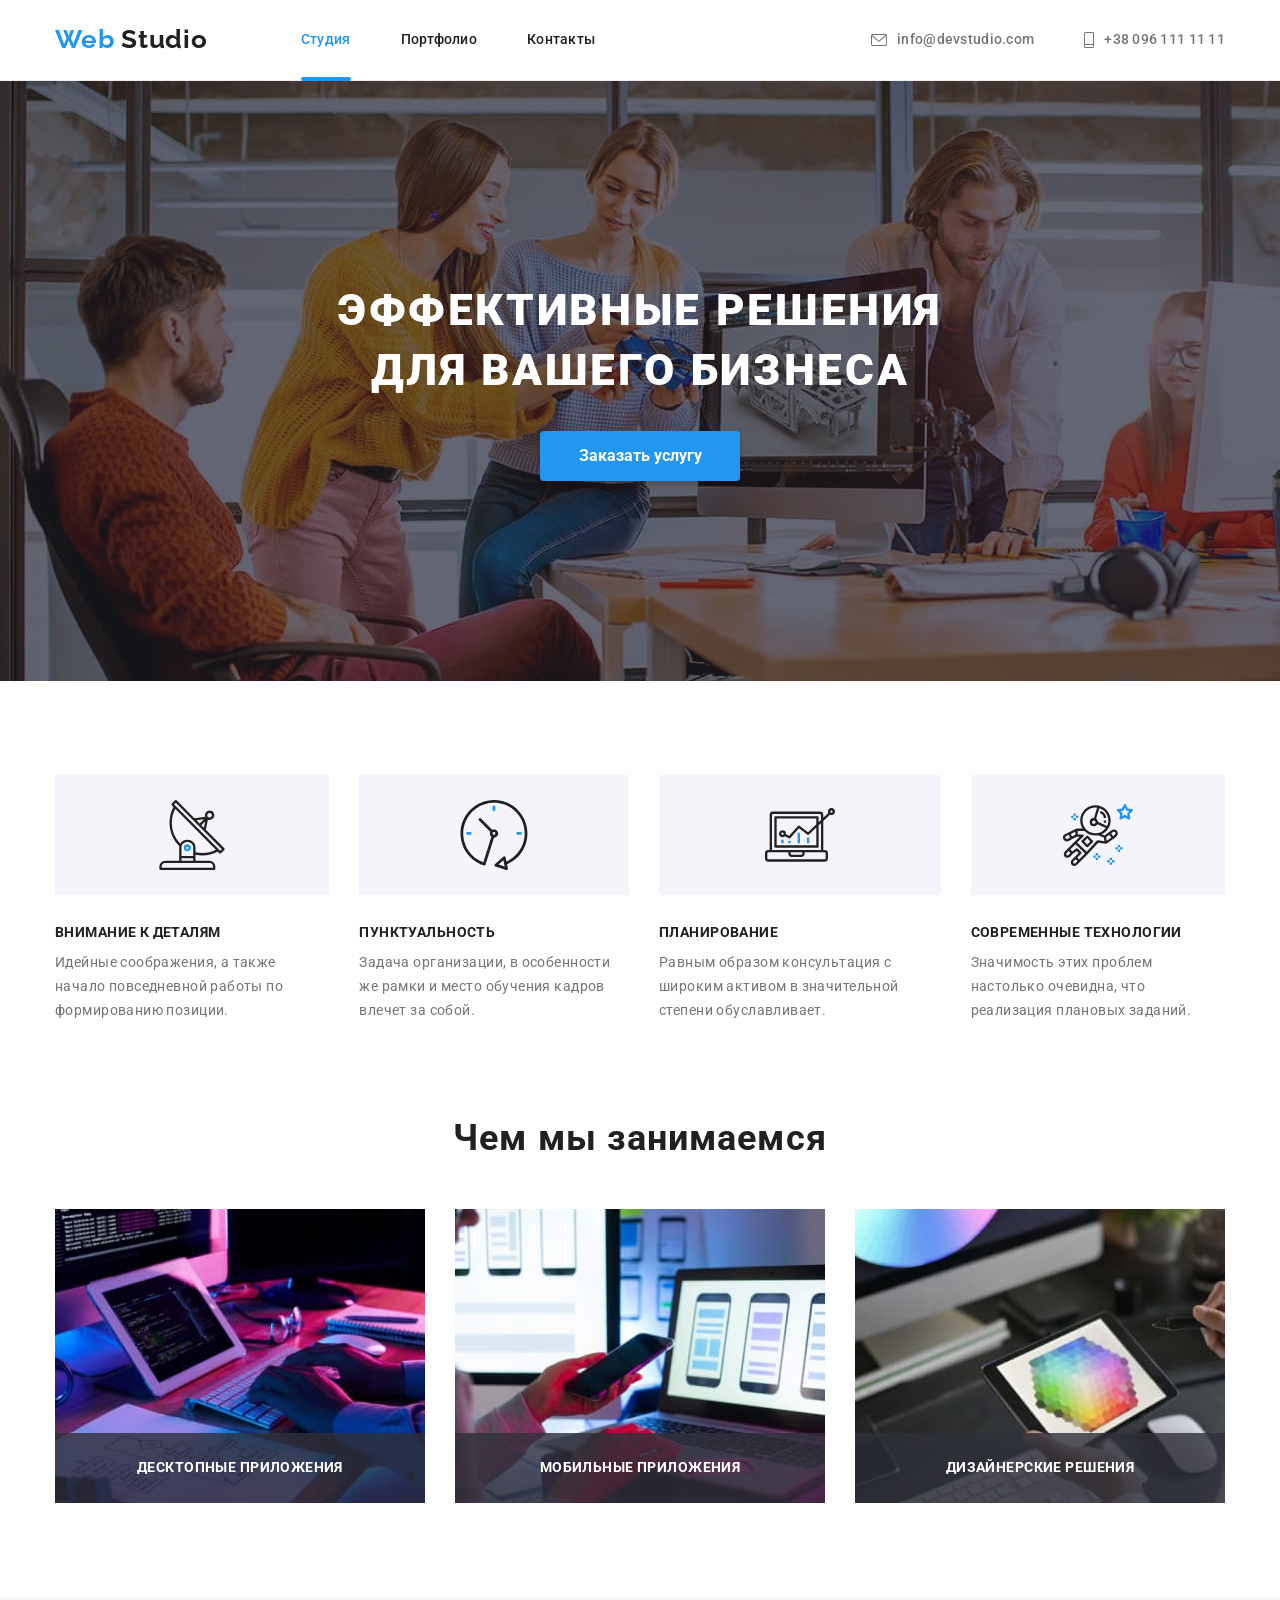
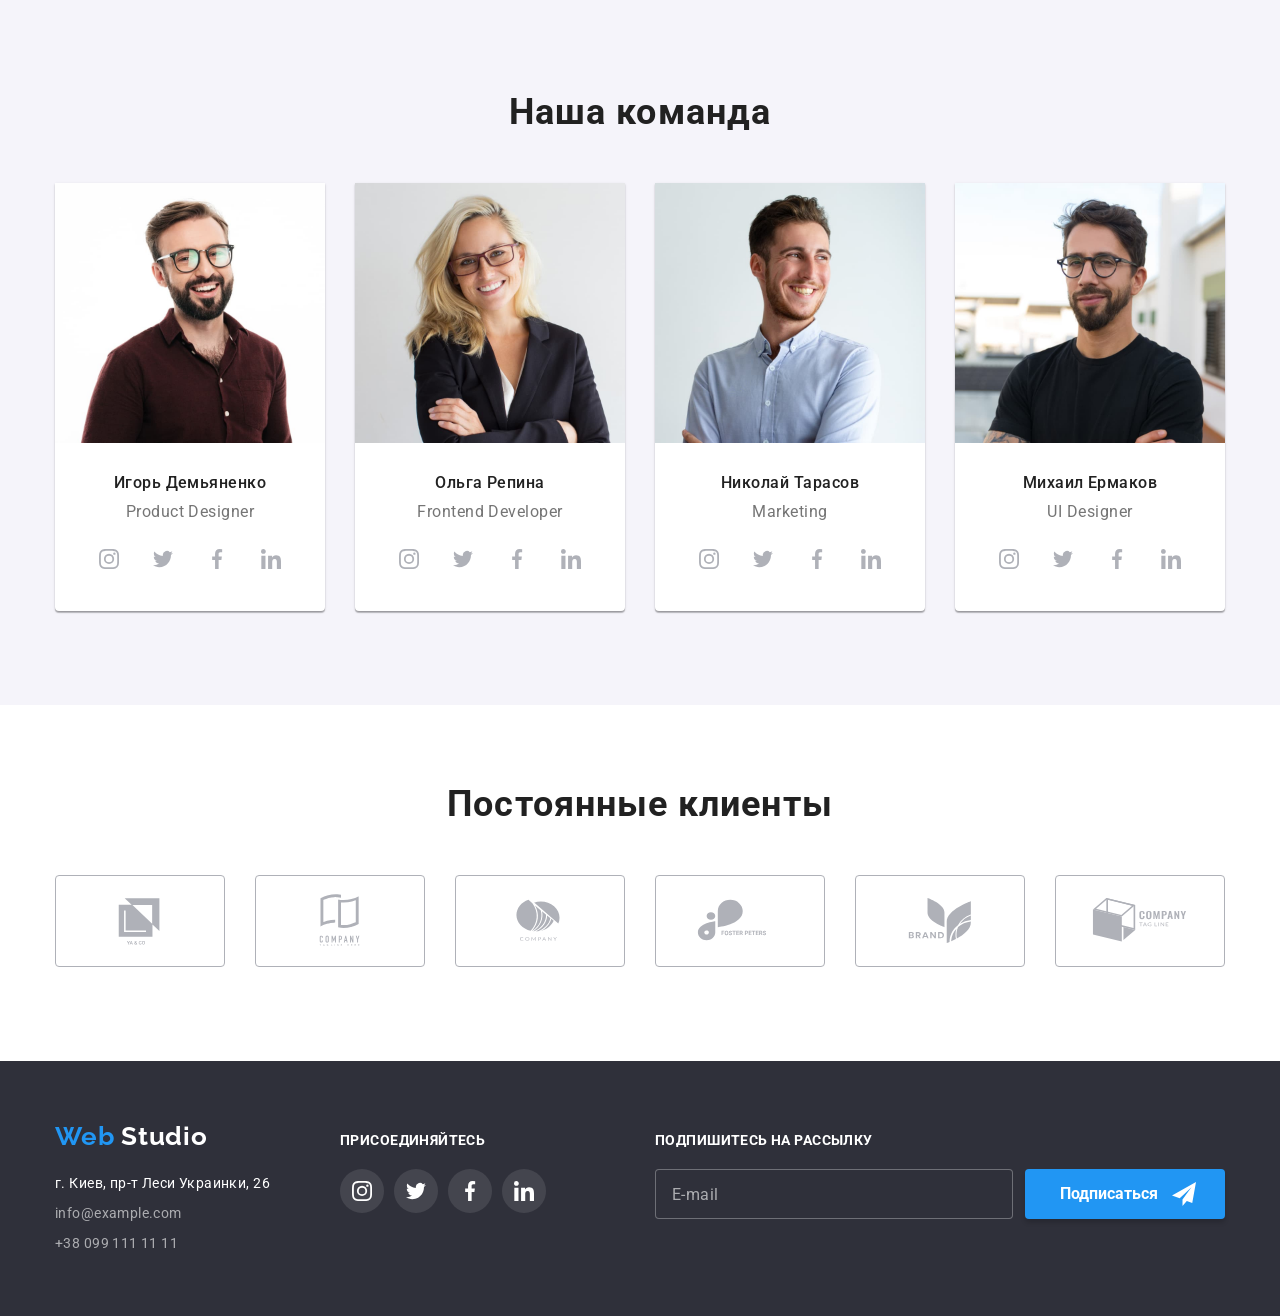
==== commit fbcc4fad: "Выполняет разметку и оформление всех элементов" ====
--- a/index.html
+++ b/index.html
@@ -84,32 +84,48 @@
                   Оставьте свои данные, мы вам перезвоним
                 </p>
                 <div class="form-field">
-                  <label for="name">Имя</label>
-                  <input type="text" name="name" id="name" />
-                </div>
+                  <svg class="icon" width="18" height="18">
+                    <use href="images/icons.svg#icon-person"></use>
+                  </svg>
+                  <label class="label" for="name">Имя</label>
+                  <input class="input" type="text" name="name" id="name" />
+                </div>
+
                 <div class="form-field">
-                  <label for="tel">Телефон</label>
-                  <input type="tel" name="tel" id="tel" />
-                </div>
+                  <svg class="icon" width="18" height="18">
+                    <use href="images/icons.svg#icon-phone"></use>
+                  </svg>
+                  <label class="label" for="tel">Телефон</label>
+                  <input class="input" type="tel" name="tel" id="tel" />
+                </div>
+
                 <div class="form-field">
-                  <label for="mail">Почта</label>
-                  <input type="email" name="mail" id="mail" />
-                </div>
-                <div class="form-field">
-                  <label for="coment">Комментарий</label>
+                  <svg class="icon" width="18" height="18">
+                    <use href="images/icons.svg#icon-email"></use>
+                  </svg>
+                  <label class="label" for="mail">Почта</label>
+                  <input class="input" type="email" name="mail" id="mail" />
+                </div>
+
+                <div class="form-field comments">
+                  <label class="label" for="comments">Комментарий</label>
                   <textarea
-                    name="comment"
-                    id="coment"
+                    name="comments"
+                    id="comments"
                     placeholder="Введите текст"
                   ></textarea>
                 </div>
-                <div class="form-field checkbox">
-                  <input class="input-checkbox" type="checkbox" />
-                  <label class="label-checkbox"
+
+                <label class="checkbox-field">
+                  <input type="checkbox" name="checkbox" />
+                  <span class="label"
                     >Соглашаюсь с рассылкой и принимаю
-                    <a class="link-checkbox" href="">Условия договора</a>
-                  </label>
-                </div>
+                    <a class="link" href="./index.html"
+                      >Условия договора</a
+                    ></span
+                  >
+                  <span class="icon-check"></span>
+                </label>
                 <button class="button button-style" type="submit">
                   Отправить
                 </button>
@@ -520,6 +536,9 @@
               <input type="email" name="mail" placeholder="E-mail" />
               <button type="submit" class="button button-style">
                 Подписаться
+                <svg class="icon" width="24" height="24">
+                  <use href="images/icons.svg#icon-send"></use>
+                </svg>
               </button>
             </div>
           </form>
--- a/css/styles.css
+++ b/css/styles.css
@@ -106,7 +106,6 @@
 /* textarea */
 textarea {
   resize: none;
-  outline: none;
 }
 
 /* ==================Стили для страницы Студия================== */
@@ -325,11 +324,18 @@
   border: 1px solid rgba(0, 0, 0, 0.1);
   border-radius: 50%;
 
+  transition: fill 250ms var(--our-timing-effect);
+
   cursor: pointer;
 }
 
+.backdrop .button-close:hover {
+  fill: var(--accent-color);
+}
+
 .hero-form .form-title {
-  margin: 0 0 12px;
+  margin-top: 0;
+  margin-bottom: 12px;
   font-weight: 700;
   font-size: 20px;
   line-height: 1.15;
@@ -337,28 +343,34 @@
 }
 
 .hero-form .form-field {
+  position: relative;
   display: flex;
   flex-direction: column;
   align-items: flex-start;
-}
-
-.hero-form input {
   margin-bottom: 10px;
-  padding: 11px 12px;
+}
+
+.hero-form .input {
+  padding-left: 42px;
   width: 100%;
   height: 40px;
 
+  font-size: 16px;
+  line-height: 1.25;
+  letter-spacing: 0.03em;
+
   border: 1px solid rgba(33, 33, 33, 0.2);
   border-radius: 4px;
-
-  outline: none;
-}
-
-.hero-form input:focus {
-  border: 1px solid var(--accent-color);
-}
-
-.hero-form label {
+  outline: 1px solid transparent;
+
+  transition: outline 250ms var(--our-timing-effect);
+}
+
+.hero-form .input:focus {
+  outline: 1px solid var(--accent-color);
+}
+
+.hero-form .label {
   margin-bottom: 4px;
   font-size: 12px;
   line-height: 1.17;
@@ -366,18 +378,38 @@
   color: var(--secondary-text-color);
 }
 
+.hero-form .icon {
+  position: absolute;
+  bottom: 11px;
+  left: 12px;
+
+  transition: fill 250ms var(--our-timing-effect);
+}
+
+.hero-form .form-field:focus-within .icon {
+  fill: var(--accent-color);
+}
+
+.hero-form .comments {
+  margin-bottom: 20px;
+}
+
 .hero-form textarea {
-  margin-bottom: 20px;
   padding: 12px 16px;
   height: 120px;
   width: 100%;
 
+  font-size: 14px;
+
   border: 1px solid rgba(33, 33, 33, 0.2);
   border-radius: 4px;
+  outline: 1px solid transparent;
+
+  transition: outline 250ms var(--our-timing-effect);
 }
 
 .hero-form textarea:focus {
-  border: 1px solid var(--accent-color);
+  outline: 1px solid var(--accent-color);
 }
 
 .hero-form textarea::placeholder {
@@ -387,28 +419,53 @@
   color: rgba(117, 117, 117, 0.5);
 }
 
-.hero-form .checkbox {
-  flex-direction: row;
-  justify-content: center;
+.checkbox-field {
+  display: inline-flex;
+  flex-direction: row-reverse;
   align-items: center;
   margin-bottom: 30px;
 }
 
-.hero-form .input-checkbox {
-  margin: 0;
-  margin-right: 8px;
-  width: 16px;
+.checkbox-field input {
+  position: absolute;
+  width: 1px;
+  height: 1px;
+  margin: -1px;
+  border: 0;
+  padding: 0;
+  clip: rect(0 0 0 0);
+  overflow: hidden;
+}
+
+.checkbox-field .icon-check {
+  margin-right: 7px;
+  width: 15px;
   height: 15px;
-}
-
-.hero-form .label-checkbox {
+  border: 2px solid var(--primary-text-color);
+  border-radius: 4px;
+  background-origin: border-box;
+  background-size: contain;
+
+  transition: background-image 250ms var(--our-timing-effect),
+    border 250ms var(--our-timing-effect),
+    background-color 250ms var(--our-timing-effect);
+}
+
+.checkbox-field input:checked ~ .icon-check {
+  background-image: url(../images/icon-check.svg);
+  border: 2px solid transparent;
+  background-color: var(--accent-color);
+}
+
+.checkbox-field .label {
   margin: 0;
   font-size: 14px;
   line-height: 1.7;
   letter-spacing: 0.03em;
-}
-
-.hero-form .link-checkbox {
+  color: var(--secondary-text-color);
+}
+
+.checkbox-field .link {
   color: var(--accent-color);
 }
 
@@ -790,12 +847,13 @@
   border: 1px solid rgba(255, 255, 255, 0.3);
   background-color: var(--primery-black-color);
   border-radius: 4px;
-
-  outline: none;
+  outline: 1px solid transparent;
+
+  transition: outline 250ms var(--our-timing-effect);
 }
 
 .subscription-form input:focus {
-  border: 1px solid var(--accent-color);
+  outline: 1px solid var(--accent-color);
 }
 
 .subscription-form input::placeholder {
@@ -803,6 +861,22 @@
   font-size: 16px;
   line-height: 1.25;
   letter-spacing: 0.03em;
+}
+
+.subscription-form button {
+  position: relative;
+  padding-left: 29px;
+  padding-right: 62px;
+}
+
+.subscription-form .icon {
+  position: absolute;
+  top: 50%;
+  right: 28px;
+
+  fill: var(--primery-white-color);
+
+  transform: translateY(-50%);
 }
 
 /* ===================Стили для страницы Портфолио=============== */
